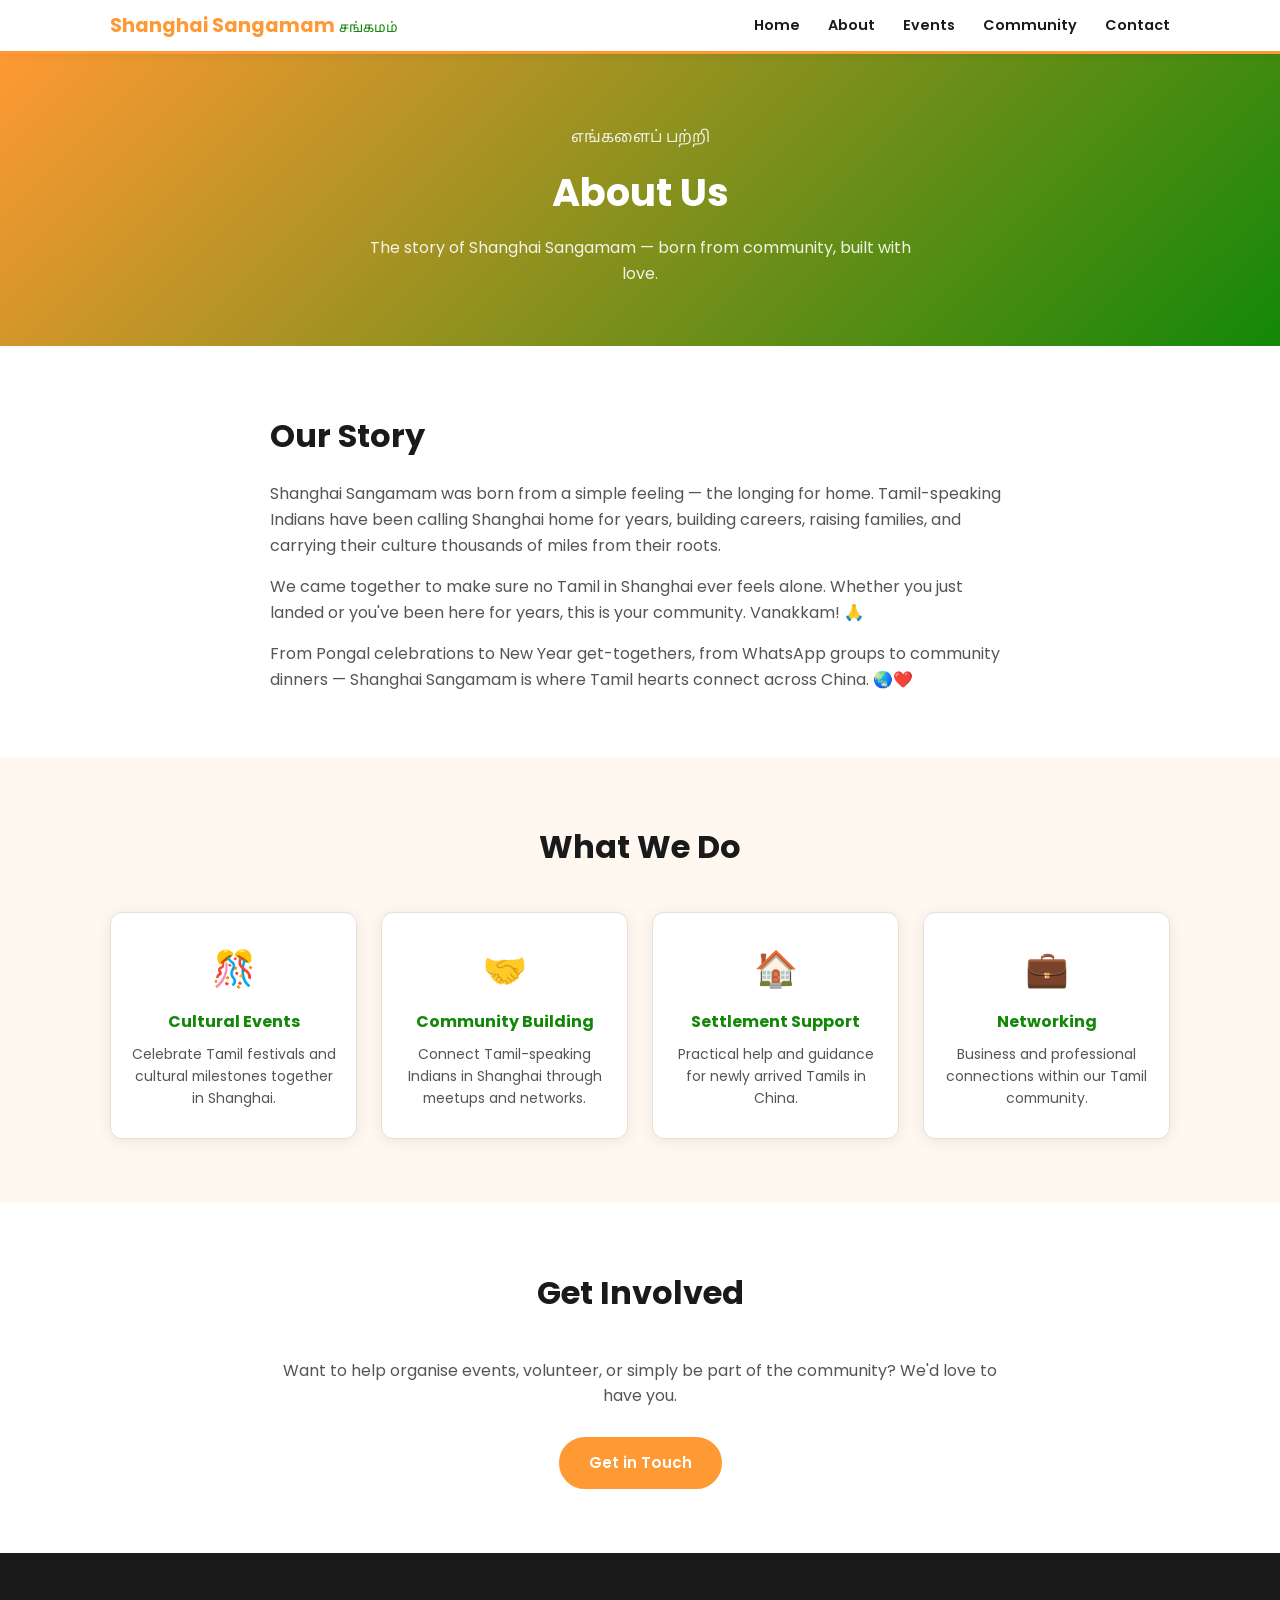
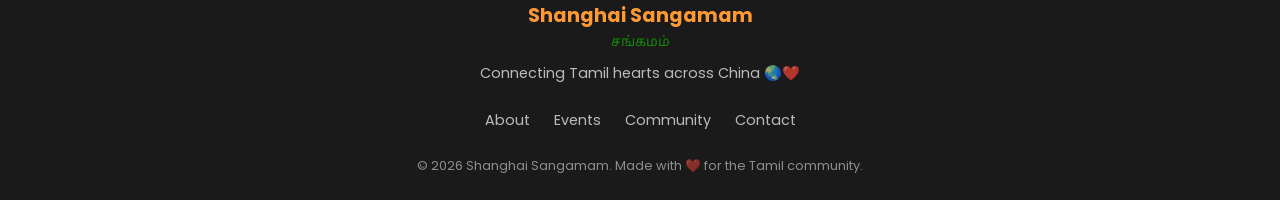
==== pages/about.html @ ef9b686e "Initial website launch — full folder structure + all 5 pages Home, About, Events, Community, and Con" ====
<!DOCTYPE html>
<html lang="en">
<head>
  <meta charset="UTF-8" />
  <meta name="viewport" content="width=device-width, initial-scale=1.0" />
  <title>About — Shanghai Sangamam</title>
  <link rel="preconnect" href="https://fonts.googleapis.com" />
  <link rel="preconnect" href="https://fonts.gstatic.com" crossorigin />
  <link href="https://fonts.googleapis.com/css2?family=Poppins:wght@400;600;700&family=Noto+Sans+Tamil:wght@400;600&display=swap" rel="stylesheet" />
  <link rel="stylesheet" href="../style.css" />
</head>
<body>

  <header class="site-header">
    <div class="container">
      <div class="logo">
        <a href="../index.html" style="text-decoration:none;">
          <span class="logo-text">Shanghai Sangamam</span>
          <span class="logo-tamil">சங்கமம்</span>
        </a>
      </div>
      <nav class="main-nav">
        <a href="../index.html">Home</a>
        <a href="about.html">About</a>
        <a href="events.html">Events</a>
        <a href="community.html">Community</a>
        <a href="contact.html">Contact</a>
      </nav>
      <button class="nav-toggle" aria-label="Toggle navigation">&#9776;</button>
    </div>
  </header>

  <div class="page-hero">
    <p class="page-tamil">எங்களைப் பற்றி</p>
    <h1>About Us</h1>
    <p>The story of Shanghai Sangamam — born from community, built with love.</p>
  </div>

  <section class="section">
    <div class="container" style="max-width:780px;">
      <h2 style="text-align:left; margin-bottom:20px;">Our Story</h2>
      <p style="color:#555; margin-bottom:16px;">Shanghai Sangamam was born from a simple feeling — the longing for home. Tamil-speaking Indians have been calling Shanghai home for years, building careers, raising families, and carrying their culture thousands of miles from their roots.</p>
      <p style="color:#555; margin-bottom:16px;">We came together to make sure no Tamil in Shanghai ever feels alone. Whether you just landed or you've been here for years, this is your community. Vanakkam! 🙏</p>
      <p style="color:#555;">From Pongal celebrations to New Year get-togethers, from WhatsApp groups to community dinners — Shanghai Sangamam is where Tamil hearts connect across China. 🌏❤️</p>
    </div>
  </section>

  <section class="section" style="background:var(--cream);">
    <div class="container">
      <h2>What We Do</h2>
      <div class="pillars-grid">
        <div class="pillar-card">
          <div class="pillar-icon">🎊</div>
          <h3>Cultural Events</h3>
          <p>Celebrate Tamil festivals and cultural milestones together in Shanghai.</p>
        </div>
        <div class="pillar-card">
          <div class="pillar-icon">🤝</div>
          <h3>Community Building</h3>
          <p>Connect Tamil-speaking Indians in Shanghai through meetups and networks.</p>
        </div>
        <div class="pillar-card">
          <div class="pillar-icon">🏠</div>
          <h3>Settlement Support</h3>
          <p>Practical help and guidance for newly arrived Tamils in China.</p>
        </div>
        <div class="pillar-card">
          <div class="pillar-icon">💼</div>
          <h3>Networking</h3>
          <p>Business and professional connections within our Tamil community.</p>
        </div>
      </div>
    </div>
  </section>

  <section class="section">
    <div class="container" style="max-width:780px; text-align:center;">
      <h2>Get Involved</h2>
      <p style="color:#555; margin-bottom:28px;">Want to help organise events, volunteer, or simply be part of the community? We'd love to have you.</p>
      <a href="contact.html" class="btn btn-primary" style="background:var(--saffron); color:#fff; border-color:var(--saffron);">Get in Touch</a>
    </div>
  </section>

  <footer class="site-footer">
    <div class="container">
      <div class="footer-brand">
        <span class="logo-text">Shanghai Sangamam</span>
        <span class="logo-tamil">சங்கமம்</span>
        <p>Connecting Tamil hearts across China 🌏❤️</p>
      </div>
      <nav class="footer-nav">
        <a href="about.html">About</a>
        <a href="events.html">Events</a>
        <a href="community.html">Community</a>
        <a href="contact.html">Contact</a>
      </nav>
      <p class="footer-copy">&copy; 2026 Shanghai Sangamam. Made with ❤️ for the Tamil community.</p>
    </div>
  </footer>

  <script src="../script.js"></script>
</body>
</html>
---- style.css ----
/* ===== Reset & Base ===== */
*, *::before, *::after { box-sizing: border-box; margin: 0; padding: 0; }

:root {
  --saffron: #FF9933;
  --saffron-dark: #e07a00;
  --green: #138808;
  --green-dark: #0d6006;
  --cream: #FFF8F0;
  --white: #ffffff;
  --text: #1a1a1a;
  --text-light: #555555;
  --border: #e8e0d5;
  --shadow: 0 2px 16px rgba(0,0,0,0.08);
  --radius: 12px;
}

html { scroll-behavior: smooth; }

body {
  font-family: 'Poppins', sans-serif;
  color: var(--text);
  background: var(--white);
  line-height: 1.6;
}

.tamil { font-family: 'Noto Sans Tamil', sans-serif; }

/* ===== Container ===== */
.container {
  max-width: 1100px;
  margin: 0 auto;
  padding: 0 20px;
}

/* ===== Header ===== */
.site-header {
  background: var(--white);
  border-bottom: 3px solid var(--saffron);
  position: sticky;
  top: 0;
  z-index: 100;
  box-shadow: 0 2px 8px rgba(0,0,0,0.06);
}

.site-header .container {
  display: flex;
  align-items: center;
  justify-content: space-between;
  padding-top: 14px;
  padding-bottom: 14px;
}

.logo { display: flex; flex-direction: column; line-height: 1.1; }
.logo-text { font-size: 1.2rem; font-weight: 700; color: var(--saffron); }
.logo-tamil { font-family: 'Noto Sans Tamil', sans-serif; font-size: 0.85rem; color: var(--green); }

.main-nav { display: flex; gap: 28px; }
.main-nav a {
  text-decoration: none;
  color: var(--text);
  font-weight: 600;
  font-size: 0.9rem;
  transition: color 0.2s;
}
.main-nav a:hover { color: var(--saffron); }

.nav-toggle {
  display: none;
  background: none;
  border: none;
  font-size: 1.5rem;
  cursor: pointer;
  color: var(--text);
}

/* ===== Hero ===== */
.hero {
  background: linear-gradient(135deg, var(--saffron) 0%, #ff6b00 50%, var(--green) 100%);
  color: var(--white);
  padding: 80px 20px;
  text-align: center;
}

.hero-tamil {
  font-family: 'Noto Sans Tamil', sans-serif;
  font-size: 1.3rem;
  opacity: 0.9;
  margin-bottom: 12px;
  letter-spacing: 2px;
}

.hero h1 {
  font-size: clamp(1.8rem, 5vw, 3rem);
  font-weight: 700;
  line-height: 1.2;
  margin-bottom: 18px;
}

.hero-sub {
  font-size: clamp(0.95rem, 2.5vw, 1.15rem);
  max-width: 600px;
  margin: 0 auto 32px;
  opacity: 0.92;
}

.hero-cta { display: flex; gap: 16px; justify-content: center; flex-wrap: wrap; }

/* ===== Buttons ===== */
.btn {
  display: inline-block;
  padding: 12px 28px;
  border-radius: 50px;
  font-weight: 600;
  font-size: 0.95rem;
  text-decoration: none;
  transition: all 0.2s;
  cursor: pointer;
}

.btn-primary {
  background: var(--white);
  color: var(--saffron);
  border: 2px solid var(--white);
}
.btn-primary:hover { background: var(--cream); }

.btn-outline {
  background: transparent;
  color: var(--white);
  border: 2px solid var(--white);
}
.btn-outline:hover { background: rgba(255,255,255,0.15); }

.btn-green {
  background: var(--green);
  color: var(--white);
  border: 2px solid var(--green);
}
.btn-green:hover { background: var(--green-dark); }

/* ===== Sections ===== */
.section { padding: 64px 20px; }
.section:nth-child(even) { background: var(--cream); }

.section h2 {
  font-size: clamp(1.5rem, 3.5vw, 2rem);
  font-weight: 700;
  margin-bottom: 40px;
  text-align: center;
  color: var(--text);
}

.tamil-accent {
  font-family: 'Noto Sans Tamil', sans-serif;
  font-size: 0.7em;
  color: var(--saffron);
  margin-left: 8px;
  vertical-align: middle;
}

.section-footer { text-align: center; margin-top: 40px; }
.section-footer .btn-outline { color: var(--saffron); border-color: var(--saffron); }
.section-footer .btn-outline:hover { background: var(--saffron); color: var(--white); }

/* ===== Events Grid ===== */
.events-grid {
  display: grid;
  grid-template-columns: repeat(auto-fit, minmax(280px, 1fr));
  gap: 24px;
}

.event-card {
  display: flex;
  gap: 16px;
  background: var(--white);
  border: 1px solid var(--border);
  border-radius: var(--radius);
  padding: 20px;
  box-shadow: var(--shadow);
  transition: transform 0.2s;
}
.event-card:hover { transform: translateY(-2px); }

.event-date {
  display: flex;
  flex-direction: column;
  align-items: center;
  justify-content: center;
  background: var(--saffron);
  color: var(--white);
  border-radius: 8px;
  min-width: 56px;
  padding: 8px;
  text-align: center;
}
.event-date .day { font-size: 1.4rem; font-weight: 700; line-height: 1; }
.event-date .month { font-size: 0.7rem; font-weight: 600; text-transform: uppercase; margin-top: 2px; }

.event-info h3 { font-size: 1rem; font-weight: 600; margin-bottom: 6px; }
.event-info p { font-size: 0.87rem; color: var(--text-light); margin-bottom: 10px; }

.link-arrow {
  color: var(--saffron);
  font-weight: 600;
  font-size: 0.85rem;
  text-decoration: none;
}
.link-arrow:hover { color: var(--saffron-dark); }

/* ===== Pillars Grid ===== */
.pillars-grid {
  display: grid;
  grid-template-columns: repeat(auto-fit, minmax(220px, 1fr));
  gap: 24px;
}

.pillar-card {
  background: var(--white);
  border: 1px solid var(--border);
  border-radius: var(--radius);
  padding: 28px 20px;
  text-align: center;
  box-shadow: var(--shadow);
  transition: transform 0.2s;
}
.pillar-card:hover { transform: translateY(-3px); }
.pillar-icon { font-size: 2.2rem; margin-bottom: 12px; }
.pillar-card h3 { font-size: 1rem; font-weight: 700; margin-bottom: 8px; color: var(--green); }
.pillar-card p { font-size: 0.87rem; color: var(--text-light); }

/* ===== Social Strip ===== */
.social-strip { text-align: center; }
.social-strip p { color: var(--text-light); margin-bottom: 28px; max-width: 500px; margin-left: auto; margin-right: auto; margin-top: -20px; }

.social-links { display: flex; gap: 16px; justify-content: center; flex-wrap: wrap; }

.social-btn {
  display: inline-block;
  padding: 12px 24px;
  border-radius: 50px;
  font-weight: 600;
  font-size: 0.9rem;
  text-decoration: none;
  transition: all 0.2s;
  border: 2px solid transparent;
}
.social-btn.instagram { background: #E1306C; color: var(--white); }
.social-btn.instagram:hover { background: #c0255a; }
.social-btn.facebook { background: #1877F2; color: var(--white); }
.social-btn.facebook:hover { background: #145dbf; }
.social-btn.youtube { background: #FF0000; color: var(--white); }
.social-btn.youtube:hover { background: #cc0000; }

/* ===== Footer ===== */
.site-footer {
  background: var(--text);
  color: var(--white);
  padding: 48px 20px 24px;
  text-align: center;
}

.footer-brand { margin-bottom: 24px; }
.footer-brand .logo-text { display: block; font-size: 1.2rem; font-weight: 700; color: var(--saffron); }
.footer-brand .logo-tamil { display: block; font-family: 'Noto Sans Tamil', sans-serif; font-size: 0.85rem; color: var(--green); margin-bottom: 8px; }
.footer-brand p { font-size: 0.9rem; opacity: 0.7; }

.footer-nav { display: flex; gap: 24px; justify-content: center; flex-wrap: wrap; margin-bottom: 24px; }
.footer-nav a { color: rgba(255,255,255,0.7); text-decoration: none; font-size: 0.9rem; }
.footer-nav a:hover { color: var(--saffron); }

.footer-copy { font-size: 0.8rem; opacity: 0.5; }

/* ===== Page Hero (inner pages) ===== */
.page-hero {
  background: linear-gradient(135deg, var(--saffron) 0%, var(--green) 100%);
  color: var(--white);
  padding: 60px 20px;
  text-align: center;
}
.page-hero h1 { font-size: clamp(1.6rem, 4vw, 2.4rem); font-weight: 700; }
.page-hero .page-tamil { font-family: 'Noto Sans Tamil', sans-serif; font-size: 1rem; opacity: 0.85; margin-bottom: 10px; }
.page-hero p { opacity: 0.9; max-width: 560px; margin: 12px auto 0; }

/* ===== Form ===== */
.form-group { margin-bottom: 20px; }
.form-group label { display: block; font-weight: 600; font-size: 0.9rem; margin-bottom: 6px; }
.form-group input,
.form-group textarea,
.form-group select {
  width: 100%;
  padding: 12px 14px;
  border: 1.5px solid var(--border);
  border-radius: 8px;
  font-family: 'Poppins', sans-serif;
  font-size: 0.95rem;
  color: var(--text);
  transition: border-color 0.2s;
  background: var(--white);
}
.form-group input:focus,
.form-group textarea:focus { outline: none; border-color: var(--saffron); }
.form-group textarea { resize: vertical; min-height: 120px; }

/* ===== Responsive ===== */
@media (max-width: 768px) {
  .main-nav { display: none; }
  .main-nav.open { display: flex; flex-direction: column; gap: 16px; padding: 20px 0 10px; }
  .nav-toggle { display: block; }
  .site-header .container { flex-wrap: wrap; }
  .hero { padding: 60px 16px; }
  .section { padding: 48px 16px; }
  .events-grid, .pillars-grid { grid-template-columns: 1fr; }
}
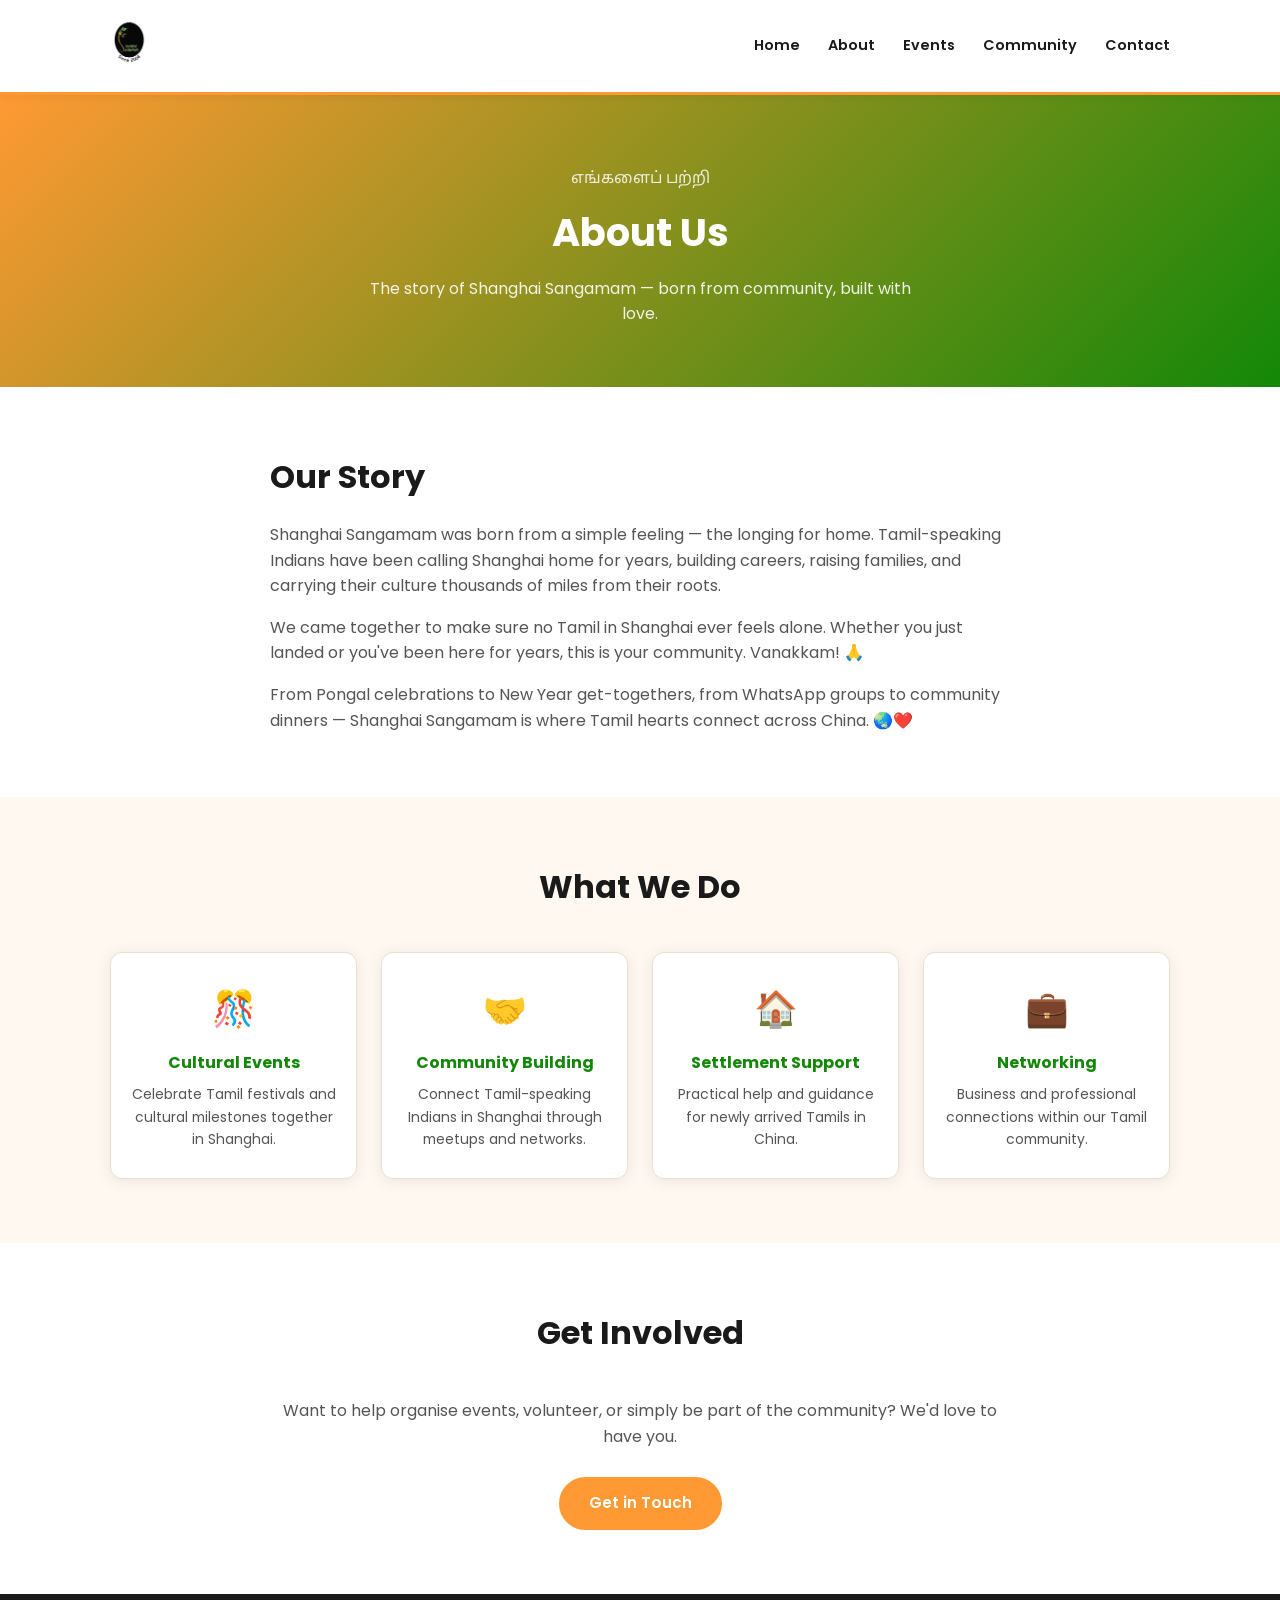
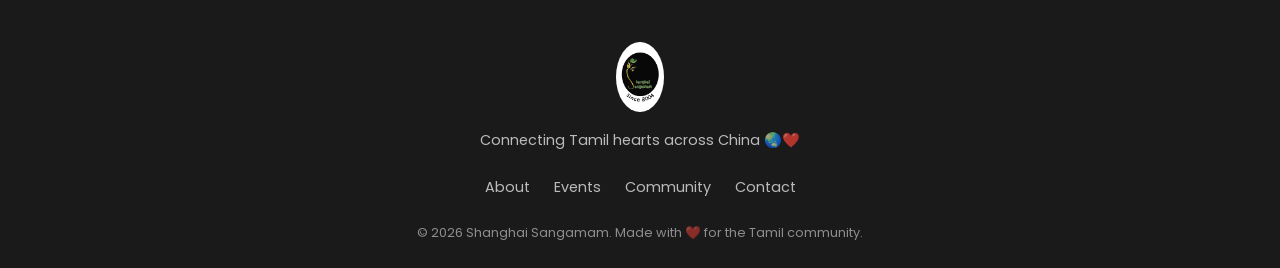
==== commit 1b79fa72: "Add SS logo to header and footer across all pages Co-Authored-By: Claude Sonnet 4.6 <noreply@anthrop" ====
--- a/pages/about.html
+++ b/pages/about.html
@@ -14,10 +14,7 @@
   <header class="site-header">
     <div class="container">
       <div class="logo">
-        <a href="../index.html" style="text-decoration:none;">
-          <span class="logo-text">Shanghai Sangamam</span>
-          <span class="logo-tamil">சங்கமம்</span>
-        </a>
+        <a href="../index.html"><img src="../assets/logo/ss-logo.jpg" alt="Shanghai Sangamam" class="logo-img" /></a>
       </div>
       <nav class="main-nav">
         <a href="../index.html">Home</a>
@@ -84,8 +81,7 @@
   <footer class="site-footer">
     <div class="container">
       <div class="footer-brand">
-        <span class="logo-text">Shanghai Sangamam</span>
-        <span class="logo-tamil">சங்கமம்</span>
+        <img src="../assets/logo/ss-logo.jpg" alt="Shanghai Sangamam" class="footer-logo-img" />
         <p>Connecting Tamil hearts across China 🌏❤️</p>
       </div>
       <nav class="footer-nav">
--- a/style.css
+++ b/style.css
@@ -51,9 +51,9 @@
   padding-bottom: 14px;
 }
 
-.logo { display: flex; flex-direction: column; line-height: 1.1; }
-.logo-text { font-size: 1.2rem; font-weight: 700; color: var(--saffron); }
-.logo-tamil { font-family: 'Noto Sans Tamil', sans-serif; font-size: 0.85rem; color: var(--green); }
+.logo { display: flex; align-items: center; }
+.logo-img { height: 56px; width: auto; border-radius: 50%; object-fit: cover; }
+.footer-logo-img { height: 70px; width: auto; border-radius: 50%; object-fit: cover; margin-bottom: 10px; }
 
 .main-nav { display: flex; gap: 28px; }
 .main-nav a {
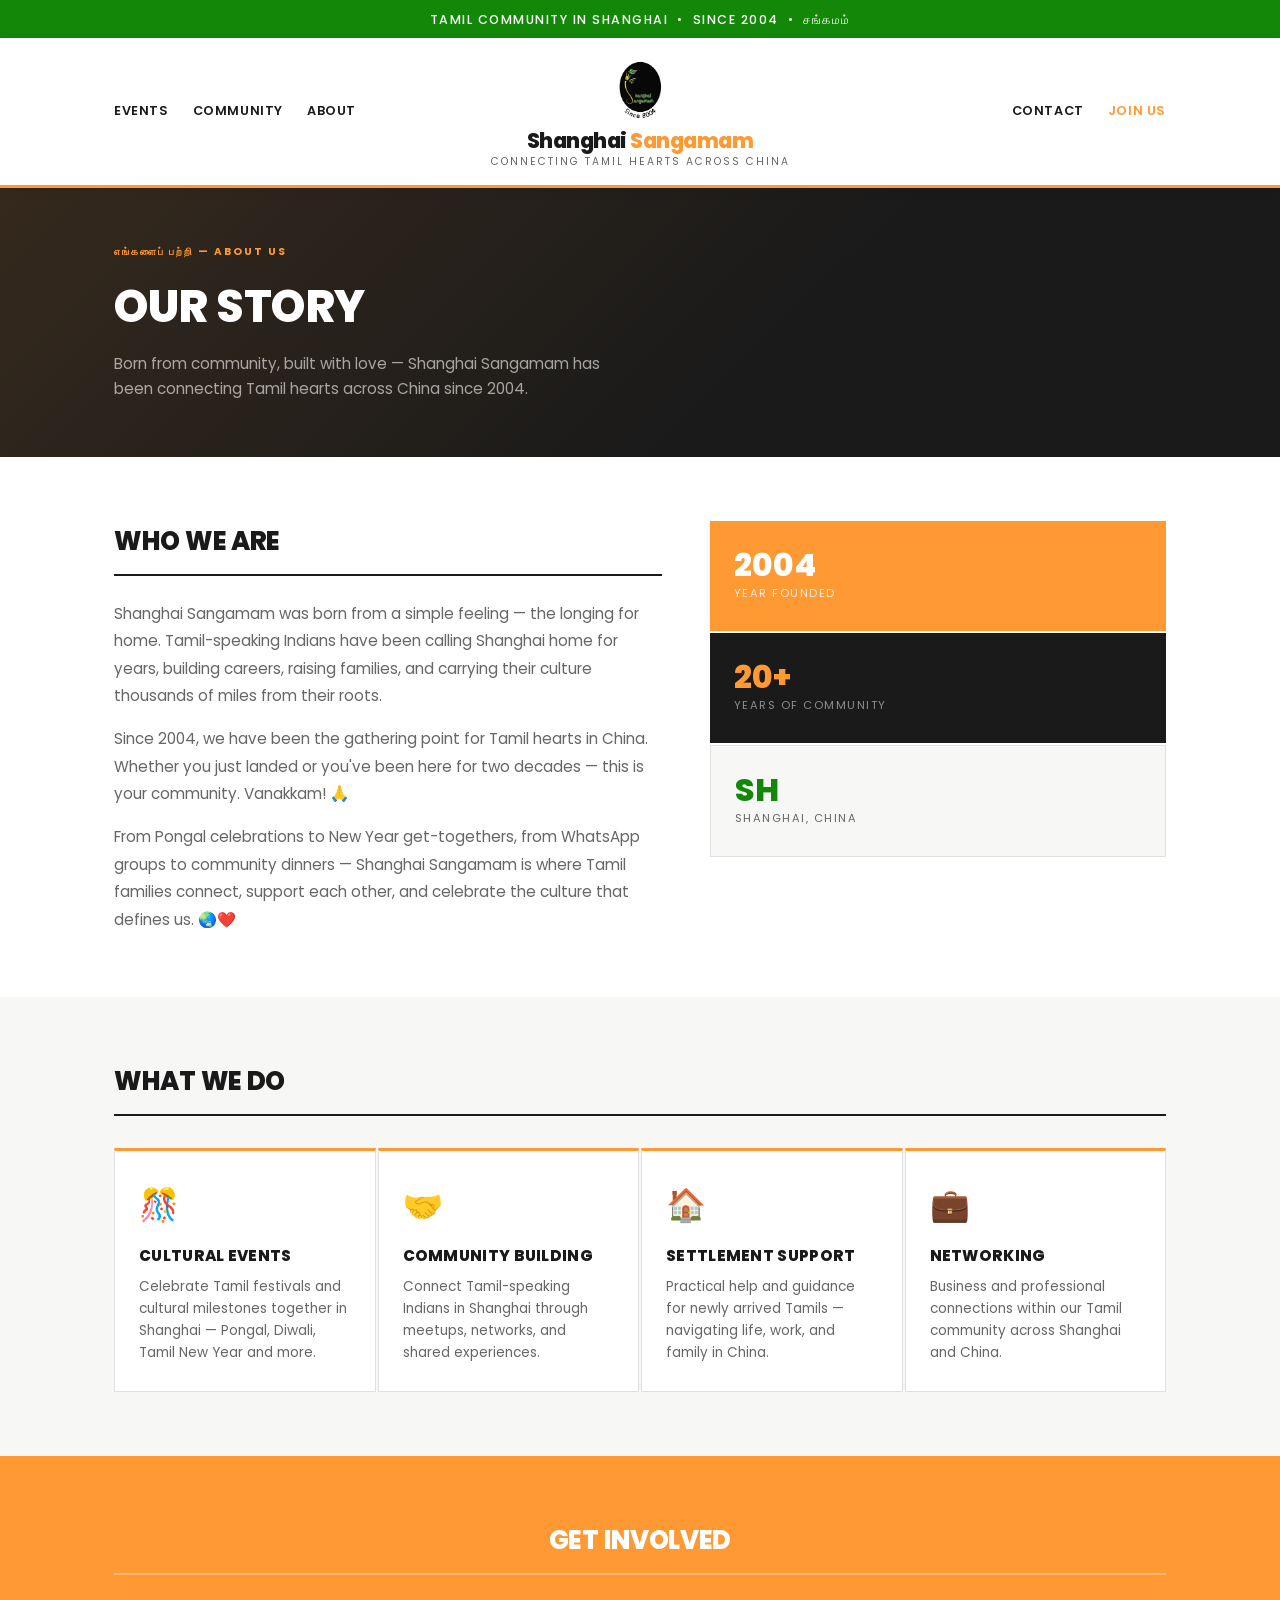
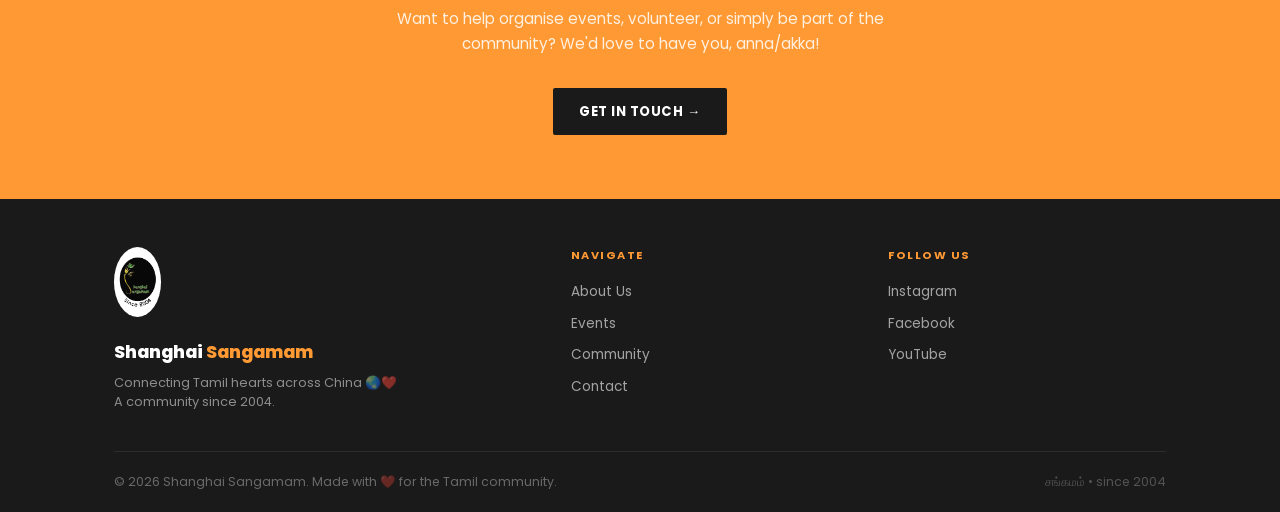
==== commit 76bf9d98: "Rebuild website in magazine editorial style New design: dark header, saffron hero split, editorial c" ====
--- a/pages/about.html
+++ b/pages/about.html
@@ -6,91 +6,146 @@
   <title>About — Shanghai Sangamam</title>
   <link rel="preconnect" href="https://fonts.googleapis.com" />
   <link rel="preconnect" href="https://fonts.gstatic.com" crossorigin />
-  <link href="https://fonts.googleapis.com/css2?family=Poppins:wght@400;600;700&family=Noto+Sans+Tamil:wght@400;600&display=swap" rel="stylesheet" />
+  <link href="https://fonts.googleapis.com/css2?family=Poppins:wght@400;600;700;800&family=Noto+Sans+Tamil:wght@400;600&display=swap" rel="stylesheet" />
   <link rel="stylesheet" href="../style.css" />
 </head>
 <body>
 
+  <div class="top-bar">
+    <span>Tamil Community in Shanghai &nbsp;•&nbsp; Since 2004 &nbsp;•&nbsp; சங்கமம்</span>
+  </div>
+
   <header class="site-header">
     <div class="container">
-      <div class="logo">
-        <a href="../index.html"><img src="../assets/logo/ss-logo.jpg" alt="Shanghai Sangamam" class="logo-img" /></a>
-      </div>
-      <nav class="main-nav">
-        <a href="../index.html">Home</a>
-        <a href="about.html">About</a>
+      <nav class="nav-left">
         <a href="events.html">Events</a>
         <a href="community.html">Community</a>
+        <a href="about.html">About</a>
+      </nav>
+      <div class="logo-center">
+        <a href="../index.html">
+          <img src="../assets/logo/ss-logo.jpg" alt="Shanghai Sangamam" class="logo-img" />
+          <span class="logo-main">Shanghai <span>Sangamam</span></span>
+          <span class="logo-sub">Connecting Tamil hearts across China</span>
+        </a>
+      </div>
+      <nav class="nav-right">
         <a href="contact.html">Contact</a>
+        <a href="community.html" style="color:var(--saffron);">Join Us</a>
       </nav>
       <button class="nav-toggle" aria-label="Toggle navigation">&#9776;</button>
     </div>
+    <nav class="mobile-nav" id="mobile-nav">
+      <a href="about.html">About</a>
+      <a href="events.html">Events</a>
+      <a href="community.html">Community</a>
+      <a href="contact.html">Contact</a>
+    </nav>
   </header>
 
-  <div class="page-hero">
-    <p class="page-tamil">எங்களைப் பற்றி</p>
-    <h1>About Us</h1>
-    <p>The story of Shanghai Sangamam — born from community, built with love.</p>
+  <div class="page-hero-mag">
+    <div class="container">
+      <span class="page-tag">எங்களைப் பற்றி — About Us</span>
+      <h1>Our Story</h1>
+      <p>Born from community, built with love — Shanghai Sangamam has been connecting Tamil hearts across China since 2004.</p>
+    </div>
   </div>
 
   <section class="section">
-    <div class="container" style="max-width:780px;">
-      <h2 style="text-align:left; margin-bottom:20px;">Our Story</h2>
-      <p style="color:#555; margin-bottom:16px;">Shanghai Sangamam was born from a simple feeling — the longing for home. Tamil-speaking Indians have been calling Shanghai home for years, building careers, raising families, and carrying their culture thousands of miles from their roots.</p>
-      <p style="color:#555; margin-bottom:16px;">We came together to make sure no Tamil in Shanghai ever feels alone. Whether you just landed or you've been here for years, this is your community. Vanakkam! 🙏</p>
-      <p style="color:#555;">From Pongal celebrations to New Year get-togethers, from WhatsApp groups to community dinners — Shanghai Sangamam is where Tamil hearts connect across China. 🌏❤️</p>
-    </div>
-  </section>
-
-  <section class="section" style="background:var(--cream);">
     <div class="container">
-      <h2>What We Do</h2>
-      <div class="pillars-grid">
-        <div class="pillar-card">
-          <div class="pillar-icon">🎊</div>
-          <h3>Cultural Events</h3>
-          <p>Celebrate Tamil festivals and cultural milestones together in Shanghai.</p>
+      <div style="display:grid; grid-template-columns:1.2fr 1fr; gap:48px; align-items:start;">
+        <div>
+          <div class="section-header" style="margin-bottom:24px;">
+            <h2>Who We Are</h2>
+          </div>
+          <p style="color:var(--text-light); margin-bottom:16px; line-height:1.8; font-size:0.95rem;">Shanghai Sangamam was born from a simple feeling — the longing for home. Tamil-speaking Indians have been calling Shanghai home for years, building careers, raising families, and carrying their culture thousands of miles from their roots.</p>
+          <p style="color:var(--text-light); margin-bottom:16px; line-height:1.8; font-size:0.95rem;">Since 2004, we have been the gathering point for Tamil hearts in China. Whether you just landed or you've been here for two decades — this is your community. Vanakkam! 🙏</p>
+          <p style="color:var(--text-light); line-height:1.8; font-size:0.95rem;">From Pongal celebrations to New Year get-togethers, from WhatsApp groups to community dinners — Shanghai Sangamam is where Tamil families connect, support each other, and celebrate the culture that defines us. 🌏❤️</p>
         </div>
-        <div class="pillar-card">
-          <div class="pillar-icon">🤝</div>
-          <h3>Community Building</h3>
-          <p>Connect Tamil-speaking Indians in Shanghai through meetups and networks.</p>
-        </div>
-        <div class="pillar-card">
-          <div class="pillar-icon">🏠</div>
-          <h3>Settlement Support</h3>
-          <p>Practical help and guidance for newly arrived Tamils in China.</p>
-        </div>
-        <div class="pillar-card">
-          <div class="pillar-icon">💼</div>
-          <h3>Networking</h3>
-          <p>Business and professional connections within our Tamil community.</p>
+        <div style="display:flex; flex-direction:column; gap:2px;">
+          <div style="background:var(--saffron); padding:28px 24px;">
+            <div style="font-size:2rem; font-weight:800; color:#fff; line-height:1;">2004</div>
+            <div style="font-size:0.7rem; color:rgba(255,255,255,0.8); text-transform:uppercase; letter-spacing:1.5px; margin-top:4px;">Year Founded</div>
+          </div>
+          <div style="background:var(--dark); padding:28px 24px;">
+            <div style="font-size:2rem; font-weight:800; color:var(--saffron); line-height:1;">20+</div>
+            <div style="font-size:0.7rem; color:rgba(255,255,255,0.5); text-transform:uppercase; letter-spacing:1.5px; margin-top:4px;">Years of Community</div>
+          </div>
+          <div style="background:#F7F7F5; padding:28px 24px; border:1px solid var(--border);">
+            <div style="font-size:2rem; font-weight:800; color:var(--green); line-height:1;">SH</div>
+            <div style="font-size:0.7rem; color:var(--text-light); text-transform:uppercase; letter-spacing:1.5px; margin-top:4px;">Shanghai, China</div>
+          </div>
         </div>
       </div>
     </div>
   </section>
 
-  <section class="section">
-    <div class="container" style="max-width:780px; text-align:center;">
-      <h2>Get Involved</h2>
-      <p style="color:#555; margin-bottom:28px;">Want to help organise events, volunteer, or simply be part of the community? We'd love to have you.</p>
-      <a href="contact.html" class="btn btn-primary" style="background:var(--saffron); color:#fff; border-color:var(--saffron);">Get in Touch</a>
+  <section class="section section-alt">
+    <div class="container">
+      <div class="section-header">
+        <h2>What We Do</h2>
+      </div>
+      <div class="pillars-mag">
+        <div class="pillar-mag">
+          <span class="pillar-icon-mag">🎊</span>
+          <h3>Cultural Events</h3>
+          <p>Celebrate Tamil festivals and cultural milestones together in Shanghai — Pongal, Diwali, Tamil New Year and more.</p>
+        </div>
+        <div class="pillar-mag">
+          <span class="pillar-icon-mag">🤝</span>
+          <h3>Community Building</h3>
+          <p>Connect Tamil-speaking Indians in Shanghai through meetups, networks, and shared experiences.</p>
+        </div>
+        <div class="pillar-mag">
+          <span class="pillar-icon-mag">🏠</span>
+          <h3>Settlement Support</h3>
+          <p>Practical help and guidance for newly arrived Tamils — navigating life, work, and family in China.</p>
+        </div>
+        <div class="pillar-mag">
+          <span class="pillar-icon-mag">💼</span>
+          <h3>Networking</h3>
+          <p>Business and professional connections within our Tamil community across Shanghai and China.</p>
+        </div>
+      </div>
+    </div>
+  </section>
+
+  <section class="section section-saffron">
+    <div class="container" style="text-align:center;">
+      <div class="section-header" style="justify-content:center; border-bottom-color:rgba(255,255,255,0.3);">
+        <h2>Get Involved</h2>
+      </div>
+      <p style="color:rgba(255,255,255,0.85); margin-bottom:32px; max-width:520px; margin-left:auto; margin-right:auto; font-size:0.95rem;">Want to help organise events, volunteer, or simply be part of the community? We'd love to have you, anna/akka!</p>
+      <a href="contact.html" class="btn btn-primary-dark">Get in Touch →</a>
     </div>
   </section>
 
   <footer class="site-footer">
     <div class="container">
-      <div class="footer-brand">
-        <img src="../assets/logo/ss-logo.jpg" alt="Shanghai Sangamam" class="footer-logo-img" />
-        <p>Connecting Tamil hearts across China 🌏❤️</p>
+      <div class="footer-top">
+        <div class="footer-brand">
+          <img src="../assets/logo/ss-logo.jpg" alt="Shanghai Sangamam" class="footer-logo-img" />
+          <span class="brand-name">Shanghai <span>Sangamam</span></span>
+          <p class="brand-tagline">Connecting Tamil hearts across China 🌏❤️<br>A community since 2004.</p>
+        </div>
+        <div class="footer-col">
+          <h4>Navigate</h4>
+          <a href="about.html">About Us</a>
+          <a href="events.html">Events</a>
+          <a href="community.html">Community</a>
+          <a href="contact.html">Contact</a>
+        </div>
+        <div class="footer-col">
+          <h4>Follow Us</h4>
+          <a href="https://www.instagram.com/shanghaisangamam/" target="_blank" rel="noopener">Instagram</a>
+          <a href="https://facebook.com/profile.php?id=61591375113423" target="_blank" rel="noopener">Facebook</a>
+          <a href="https://www.youtube.com/@Shanghaisangamam" target="_blank" rel="noopener">YouTube</a>
+        </div>
       </div>
-      <nav class="footer-nav">
-        <a href="about.html">About</a>
-        <a href="events.html">Events</a>
-        <a href="community.html">Community</a>
-        <a href="contact.html">Contact</a>
-      </nav>
-      <p class="footer-copy">&copy; 2026 Shanghai Sangamam. Made with ❤️ for the Tamil community.</p>
+      <div class="footer-bottom">
+        <span class="footer-copy">&copy; 2026 Shanghai Sangamam. Made with ❤️ for the Tamil community.</span>
+        <span class="footer-tamil">சங்கமம் • since 2004</span>
+      </div>
     </div>
   </footer>
 
--- a/style.css
+++ b/style.css
@@ -6,13 +6,15 @@
   --saffron-dark: #e07a00;
   --green: #138808;
   --green-dark: #0d6006;
+  --dark: #1a1a1a;
+  --dark2: #2d2d2d;
   --cream: #FFF8F0;
   --white: #ffffff;
   --text: #1a1a1a;
-  --text-light: #555555;
-  --border: #e8e0d5;
-  --shadow: 0 2px 16px rgba(0,0,0,0.08);
-  --radius: 12px;
+  --text-light: #666666;
+  --border: #e0e0e0;
+  --border-dark: rgba(255,255,255,0.08);
+  --radius: 4px;
 }
 
 html { scroll-behavior: smooth; }
@@ -24,13 +26,26 @@
   line-height: 1.6;
 }
 
-.tamil { font-family: 'Noto Sans Tamil', sans-serif; }
-
-/* ===== Container ===== */
+a { text-decoration: none; color: inherit; }
+
 .container {
   max-width: 1100px;
   margin: 0 auto;
-  padding: 0 20px;
+  padding: 0 24px;
+}
+
+/* ===== Top Bar ===== */
+.top-bar {
+  background: var(--green);
+  padding: 6px 24px;
+  text-align: center;
+}
+.top-bar span {
+  color: #fff;
+  font-size: 0.78rem;
+  letter-spacing: 1.5px;
+  text-transform: uppercase;
+  font-weight: 500;
 }
 
 /* ===== Header ===== */
@@ -40,30 +55,50 @@
   position: sticky;
   top: 0;
   z-index: 100;
-  box-shadow: 0 2px 8px rgba(0,0,0,0.06);
+  box-shadow: 0 2px 12px rgba(0,0,0,0.06);
 }
 
 .site-header .container {
-  display: flex;
+  display: grid;
+  grid-template-columns: 1fr auto 1fr;
   align-items: center;
-  justify-content: space-between;
-  padding-top: 14px;
-  padding-bottom: 14px;
-}
-
-.logo { display: flex; align-items: center; }
-.logo-img { height: 56px; width: auto; border-radius: 50%; object-fit: cover; }
-.footer-logo-img { height: 70px; width: auto; border-radius: 50%; object-fit: cover; margin-bottom: 10px; }
-
-.main-nav { display: flex; gap: 28px; }
-.main-nav a {
-  text-decoration: none;
+  padding-top: 12px;
+  padding-bottom: 12px;
+  gap: 20px;
+}
+
+.nav-left { display: flex; gap: 24px; justify-content: flex-start; }
+.nav-right { display: flex; gap: 24px; justify-content: flex-end; }
+.nav-left a, .nav-right a {
   color: var(--text);
   font-weight: 600;
-  font-size: 0.9rem;
+  font-size: 0.8rem;
+  text-transform: uppercase;
+  letter-spacing: 0.6px;
   transition: color 0.2s;
 }
-.main-nav a:hover { color: var(--saffron); }
+.nav-left a:hover, .nav-right a:hover { color: var(--saffron); }
+
+.logo-center { text-align: center; }
+.logo-center a { display: inline-block; }
+.logo-img { height: 80px; width: auto; border-radius: 50%; object-fit: cover; display: block; margin: 0 auto; }
+.logo-main {
+  font-size: 1.3rem;
+  font-weight: 800;
+  color: var(--dark);
+  letter-spacing: -0.5px;
+  line-height: 1.1;
+  display: block;
+}
+.logo-main span { color: var(--saffron); }
+.logo-sub {
+  font-size: 0.65rem;
+  color: var(--text-light);
+  letter-spacing: 2px;
+  text-transform: uppercase;
+  display: block;
+  margin-top: 2px;
+}
 
 .nav-toggle {
   display: none;
@@ -74,241 +109,528 @@
   color: var(--text);
 }
 
-/* ===== Hero ===== */
-.hero {
-  background: linear-gradient(135deg, var(--saffron) 0%, #ff6b00 50%, var(--green) 100%);
-  color: var(--white);
-  padding: 80px 20px;
+/* ===== Hero Split ===== */
+.hero-split {
+  display: grid;
+  grid-template-columns: 1.5fr 1fr;
+  min-height: 420px;
+}
+
+.hero-main {
+  background: var(--saffron);
+  padding: 48px 40px;
+  display: flex;
+  flex-direction: column;
+  justify-content: center;
+  position: relative;
+  overflow: hidden;
+}
+
+.hero-main::before {
+  content: '';
+  position: absolute;
+  top: 0; left: 0; right: 0; bottom: 0;
+  background-image: repeating-linear-gradient(
+    45deg,
+    rgba(255,255,255,0.06) 0,
+    rgba(255,255,255,0.06) 1px,
+    transparent 0,
+    transparent 50%
+  );
+  background-size: 14px 14px;
+}
+
+.hero-main-content { position: relative; z-index: 1; }
+
+.hero-tag {
+  display: inline-block;
+  background: rgba(255,255,255,0.25);
+  color: #fff;
+  font-size: 0.7rem;
+  padding: 4px 12px;
+  border-radius: 2px;
+  letter-spacing: 1.5px;
+  text-transform: uppercase;
+  font-weight: 600;
+  margin-bottom: 16px;
+}
+
+.hero-main h1 {
+  font-size: clamp(1.6rem, 3.5vw, 2.4rem);
+  font-weight: 800;
+  color: #fff;
+  line-height: 1.2;
+  margin-bottom: 14px;
+}
+
+.hero-main p {
+  color: rgba(255,255,255,0.88);
+  font-size: 0.95rem;
+  margin-bottom: 24px;
+  max-width: 420px;
+  line-height: 1.6;
+}
+
+.hero-tamil-accent {
+  font-size: 0.85rem;
+  color: rgba(255,255,255,0.7);
+  letter-spacing: 2px;
+  margin-bottom: 8px;
+  display: block;
+}
+
+.hero-btns { display: flex; gap: 12px; flex-wrap: wrap; }
+
+.btn-white {
+  background: #fff;
+  color: var(--saffron);
+  border: 2px solid #fff;
+  padding: 10px 22px;
+  border-radius: 2px;
+  font-weight: 800;
+  font-size: 0.82rem;
+  text-transform: uppercase;
+  letter-spacing: 0.5px;
+  transition: all 0.2s;
+  display: inline-block;
+  cursor: pointer;
+}
+.btn-white:hover { background: var(--cream); }
+
+.btn-ghost-white {
+  background: transparent;
+  color: #fff;
+  border: 2px solid rgba(255,255,255,0.6);
+  padding: 10px 22px;
+  border-radius: 2px;
+  font-weight: 600;
+  font-size: 0.82rem;
+  text-transform: uppercase;
+  letter-spacing: 0.5px;
+  transition: all 0.2s;
+  display: inline-block;
+  cursor: pointer;
+}
+.btn-ghost-white:hover { border-color: #fff; }
+
+/* ===== Hero Sidebar ===== */
+.hero-sidebar {
+  background: var(--dark);
+  padding: 28px 24px;
+  display: flex;
+  flex-direction: column;
+  gap: 0;
+}
+
+.sidebar-label {
+  font-size: 0.65rem;
+  color: var(--saffron);
+  font-weight: 700;
+  text-transform: uppercase;
+  letter-spacing: 1.5px;
+  margin-bottom: 16px;
+  padding-bottom: 10px;
+  border-bottom: 1px solid var(--border-dark);
+}
+
+.sidebar-event {
+  padding: 14px 0;
+  border-bottom: 1px solid var(--border-dark);
+}
+.sidebar-event:last-child { border-bottom: none; }
+
+.sidebar-event-cat {
+  font-size: 0.65rem;
+  color: var(--saffron);
+  font-weight: 700;
+  text-transform: uppercase;
+  letter-spacing: 1px;
+  margin-bottom: 4px;
+}
+.sidebar-event-title {
+  font-size: 0.9rem;
+  color: #fff;
+  font-weight: 600;
+  margin-bottom: 4px;
+  line-height: 1.3;
+}
+.sidebar-event-date {
+  font-size: 0.75rem;
+  color: rgba(255,255,255,0.4);
+}
+
+.sidebar-cta {
+  margin-top: 20px;
+}
+.btn-saffron {
+  display: inline-block;
+  background: var(--saffron);
+  color: var(--dark);
+  font-weight: 800;
+  font-size: 0.78rem;
+  text-transform: uppercase;
+  letter-spacing: 0.5px;
+  padding: 10px 20px;
+  border-radius: 2px;
+  border: none;
+  cursor: pointer;
+  transition: background 0.2s;
+  width: 100%;
   text-align: center;
 }
-
-.hero-tamil {
-  font-family: 'Noto Sans Tamil', sans-serif;
-  font-size: 1.3rem;
-  opacity: 0.9;
-  margin-bottom: 12px;
+.btn-saffron:hover { background: var(--saffron-dark); }
+
+/* ===== Section Styles ===== */
+.section { padding: 64px 0; }
+.section-alt { background: #F7F7F5; }
+.section-dark { background: var(--dark); }
+.section-saffron { background: var(--saffron); }
+
+.section-header {
+  display: flex;
+  align-items: baseline;
+  justify-content: space-between;
+  margin-bottom: 32px;
+  padding-bottom: 12px;
+  border-bottom: 2px solid var(--dark);
+}
+.section-dark .section-header { border-bottom-color: rgba(255,255,255,0.1); }
+
+.section-header h2 {
+  font-size: clamp(1.2rem, 2.5vw, 1.6rem);
+  font-weight: 800;
+  color: var(--dark);
+  text-transform: uppercase;
+  letter-spacing: -0.3px;
+}
+.section-dark .section-header h2 { color: #fff; }
+.section-saffron .section-header h2 { color: #fff; }
+
+.section-header-tamil {
+  font-size: 0.75rem;
+  color: var(--saffron);
+  font-weight: 600;
+  letter-spacing: 1px;
+}
+
+.view-all {
+  font-size: 0.75rem;
+  font-weight: 700;
+  color: var(--saffron);
+  text-transform: uppercase;
+  letter-spacing: 0.5px;
+  transition: color 0.2s;
+}
+.view-all:hover { color: var(--saffron-dark); }
+
+/* ===== Event Cards ===== */
+.events-grid {
+  display: grid;
+  grid-template-columns: repeat(auto-fit, minmax(300px, 1fr));
+  gap: 2px;
+}
+
+.event-card-mag {
+  background: var(--white);
+  border: 1px solid var(--border);
+  padding: 24px;
+  transition: border-color 0.2s;
+  position: relative;
+}
+.event-card-mag:hover { border-color: var(--saffron); }
+.event-card-mag::before {
+  content: '';
+  position: absolute;
+  top: 0; left: 0;
+  width: 3px; height: 100%;
+  background: var(--saffron);
+}
+
+.event-card-cat {
+  font-size: 0.65rem;
+  font-weight: 700;
+  color: var(--saffron);
+  text-transform: uppercase;
+  letter-spacing: 1.5px;
+  margin-bottom: 8px;
+}
+.event-card-title {
+  font-size: 1.05rem;
+  font-weight: 700;
+  color: var(--dark);
+  margin-bottom: 8px;
+  line-height: 1.3;
+}
+.event-card-desc {
+  font-size: 0.85rem;
+  color: var(--text-light);
+  margin-bottom: 16px;
+  line-height: 1.6;
+}
+.event-card-meta {
+  display: flex;
+  align-items: center;
+  gap: 16px;
+  font-size: 0.75rem;
+  color: var(--text-light);
+}
+.event-card-date-badge {
+  background: var(--saffron);
+  color: #fff;
+  font-weight: 800;
+  font-size: 0.7rem;
+  padding: 3px 10px;
+  border-radius: 2px;
+}
+
+/* ===== Pillars Grid ===== */
+.pillars-mag {
+  display: grid;
+  grid-template-columns: repeat(auto-fit, minmax(220px, 1fr));
+  gap: 2px;
+}
+
+.pillar-mag {
+  background: var(--white);
+  padding: 28px 24px;
+  border: 1px solid var(--border);
+  border-top: 3px solid var(--saffron);
+  transition: border-top-color 0.2s;
+}
+.pillar-mag:hover { border-top-color: var(--green); }
+.pillar-icon-mag { font-size: 2rem; margin-bottom: 14px; display: block; }
+.pillar-mag h3 { font-size: 0.95rem; font-weight: 800; color: var(--dark); margin-bottom: 8px; text-transform: uppercase; letter-spacing: 0.3px; }
+.pillar-mag p { font-size: 0.85rem; color: var(--text-light); line-height: 1.6; }
+
+/* ===== Social Strip ===== */
+.social-mag {
+  display: grid;
+  grid-template-columns: repeat(3, 1fr);
+  gap: 2px;
+}
+
+.social-card-mag {
+  padding: 28px 24px;
+  text-align: center;
+  transition: opacity 0.2s;
+}
+.social-card-mag:hover { opacity: 0.88; }
+.social-card-mag.instagram { background: #E1306C; }
+.social-card-mag.facebook { background: #1877F2; }
+.social-card-mag.youtube { background: #FF0000; }
+.social-card-mag .s-icon { font-size: 2rem; margin-bottom: 8px; display: block; }
+.social-card-mag h3 { color: #fff; font-size: 0.9rem; font-weight: 700; margin-bottom: 4px; }
+.social-card-mag p { color: rgba(255,255,255,0.75); font-size: 0.8rem; }
+
+/* ===== Stats Bar ===== */
+.stats-bar {
+  display: grid;
+  grid-template-columns: repeat(3, 1fr);
+  background: var(--dark);
+}
+.stat-item {
+  padding: 32px 24px;
+  text-align: center;
+  border-right: 1px solid var(--border-dark);
+}
+.stat-item:last-child { border-right: none; }
+.stat-num {
+  font-size: 2.2rem;
+  font-weight: 800;
+  color: var(--saffron);
+  line-height: 1;
+  margin-bottom: 6px;
+}
+.stat-label {
+  font-size: 0.7rem;
+  color: rgba(255,255,255,0.5);
+  text-transform: uppercase;
+  letter-spacing: 1.5px;
+  font-weight: 500;
+}
+
+/* ===== Page Hero (inner pages) ===== */
+.page-hero-mag {
+  background: var(--dark);
+  padding: 56px 24px;
+  position: relative;
+  overflow: hidden;
+}
+.page-hero-mag::before {
+  content: '';
+  position: absolute;
+  top: 0; left: 0; right: 0; bottom: 0;
+  background: linear-gradient(135deg, var(--saffron) 0%, transparent 60%);
+  opacity: 0.12;
+}
+.page-hero-mag .container { position: relative; z-index: 1; }
+.page-hero-mag .page-tag {
+  font-size: 0.65rem;
+  color: var(--saffron);
+  font-weight: 700;
+  text-transform: uppercase;
   letter-spacing: 2px;
-}
-
-.hero h1 {
-  font-size: clamp(1.8rem, 5vw, 3rem);
-  font-weight: 700;
-  line-height: 1.2;
-  margin-bottom: 18px;
-}
-
-.hero-sub {
-  font-size: clamp(0.95rem, 2.5vw, 1.15rem);
-  max-width: 600px;
-  margin: 0 auto 32px;
-  opacity: 0.92;
-}
-
-.hero-cta { display: flex; gap: 16px; justify-content: center; flex-wrap: wrap; }
+  margin-bottom: 10px;
+  display: block;
+}
+.page-hero-mag h1 {
+  font-size: clamp(1.8rem, 4vw, 2.8rem);
+  font-weight: 800;
+  color: #fff;
+  text-transform: uppercase;
+  letter-spacing: -0.5px;
+  margin-bottom: 10px;
+}
+.page-hero-mag p {
+  color: rgba(255,255,255,0.6);
+  font-size: 0.95rem;
+  max-width: 520px;
+}
 
 /* ===== Buttons ===== */
 .btn {
   display: inline-block;
-  padding: 12px 28px;
-  border-radius: 50px;
-  font-weight: 600;
-  font-size: 0.95rem;
-  text-decoration: none;
+  padding: 11px 24px;
+  font-weight: 700;
+  font-size: 0.82rem;
+  text-transform: uppercase;
+  letter-spacing: 0.5px;
+  border-radius: 2px;
   transition: all 0.2s;
   cursor: pointer;
-}
-
-.btn-primary {
-  background: var(--white);
-  color: var(--saffron);
-  border: 2px solid var(--white);
-}
-.btn-primary:hover { background: var(--cream); }
-
-.btn-outline {
-  background: transparent;
-  color: var(--white);
-  border: 2px solid var(--white);
-}
-.btn-outline:hover { background: rgba(255,255,255,0.15); }
-
-.btn-green {
-  background: var(--green);
-  color: var(--white);
-  border: 2px solid var(--green);
-}
-.btn-green:hover { background: var(--green-dark); }
-
-/* ===== Sections ===== */
-.section { padding: 64px 20px; }
-.section:nth-child(even) { background: var(--cream); }
-
-.section h2 {
-  font-size: clamp(1.5rem, 3.5vw, 2rem);
-  font-weight: 700;
-  margin-bottom: 40px;
-  text-align: center;
-  color: var(--text);
-}
-
-.tamil-accent {
-  font-family: 'Noto Sans Tamil', sans-serif;
-  font-size: 0.7em;
-  color: var(--saffron);
-  margin-left: 8px;
-  vertical-align: middle;
-}
-
-.section-footer { text-align: center; margin-top: 40px; }
-.section-footer .btn-outline { color: var(--saffron); border-color: var(--saffron); }
-.section-footer .btn-outline:hover { background: var(--saffron); color: var(--white); }
-
-/* ===== Events Grid ===== */
-.events-grid {
-  display: grid;
-  grid-template-columns: repeat(auto-fit, minmax(280px, 1fr));
-  gap: 24px;
-}
-
-.event-card {
-  display: flex;
-  gap: 16px;
-  background: var(--white);
-  border: 1px solid var(--border);
-  border-radius: var(--radius);
-  padding: 20px;
-  box-shadow: var(--shadow);
-  transition: transform 0.2s;
-}
-.event-card:hover { transform: translateY(-2px); }
-
-.event-date {
-  display: flex;
-  flex-direction: column;
-  align-items: center;
-  justify-content: center;
-  background: var(--saffron);
-  color: var(--white);
-  border-radius: 8px;
-  min-width: 56px;
-  padding: 8px;
-  text-align: center;
-}
-.event-date .day { font-size: 1.4rem; font-weight: 700; line-height: 1; }
-.event-date .month { font-size: 0.7rem; font-weight: 600; text-transform: uppercase; margin-top: 2px; }
-
-.event-info h3 { font-size: 1rem; font-weight: 600; margin-bottom: 6px; }
-.event-info p { font-size: 0.87rem; color: var(--text-light); margin-bottom: 10px; }
-
-.link-arrow {
-  color: var(--saffron);
-  font-weight: 600;
-  font-size: 0.85rem;
-  text-decoration: none;
-}
-.link-arrow:hover { color: var(--saffron-dark); }
-
-/* ===== Pillars Grid ===== */
-.pillars-grid {
-  display: grid;
-  grid-template-columns: repeat(auto-fit, minmax(220px, 1fr));
-  gap: 24px;
-}
-
-.pillar-card {
-  background: var(--white);
-  border: 1px solid var(--border);
-  border-radius: var(--radius);
-  padding: 28px 20px;
-  text-align: center;
-  box-shadow: var(--shadow);
-  transition: transform 0.2s;
-}
-.pillar-card:hover { transform: translateY(-3px); }
-.pillar-icon { font-size: 2.2rem; margin-bottom: 12px; }
-.pillar-card h3 { font-size: 1rem; font-weight: 700; margin-bottom: 8px; color: var(--green); }
-.pillar-card p { font-size: 0.87rem; color: var(--text-light); }
-
-/* ===== Social Strip ===== */
-.social-strip { text-align: center; }
-.social-strip p { color: var(--text-light); margin-bottom: 28px; max-width: 500px; margin-left: auto; margin-right: auto; margin-top: -20px; }
-
-.social-links { display: flex; gap: 16px; justify-content: center; flex-wrap: wrap; }
-
-.social-btn {
-  display: inline-block;
-  padding: 12px 24px;
-  border-radius: 50px;
-  font-weight: 600;
-  font-size: 0.9rem;
-  text-decoration: none;
-  transition: all 0.2s;
   border: 2px solid transparent;
 }
-.social-btn.instagram { background: #E1306C; color: var(--white); }
-.social-btn.instagram:hover { background: #c0255a; }
-.social-btn.facebook { background: #1877F2; color: var(--white); }
-.social-btn.facebook:hover { background: #145dbf; }
-.social-btn.youtube { background: #FF0000; color: var(--white); }
-.social-btn.youtube:hover { background: #cc0000; }
-
-/* ===== Footer ===== */
-.site-footer {
-  background: var(--text);
-  color: var(--white);
-  padding: 48px 20px 24px;
-  text-align: center;
-}
-
-.footer-brand { margin-bottom: 24px; }
-.footer-brand .logo-text { display: block; font-size: 1.2rem; font-weight: 700; color: var(--saffron); }
-.footer-brand .logo-tamil { display: block; font-family: 'Noto Sans Tamil', sans-serif; font-size: 0.85rem; color: var(--green); margin-bottom: 8px; }
-.footer-brand p { font-size: 0.9rem; opacity: 0.7; }
-
-.footer-nav { display: flex; gap: 24px; justify-content: center; flex-wrap: wrap; margin-bottom: 24px; }
-.footer-nav a { color: rgba(255,255,255,0.7); text-decoration: none; font-size: 0.9rem; }
-.footer-nav a:hover { color: var(--saffron); }
-
-.footer-copy { font-size: 0.8rem; opacity: 0.5; }
-
-/* ===== Page Hero (inner pages) ===== */
-.page-hero {
-  background: linear-gradient(135deg, var(--saffron) 0%, var(--green) 100%);
-  color: var(--white);
-  padding: 60px 20px;
-  text-align: center;
-}
-.page-hero h1 { font-size: clamp(1.6rem, 4vw, 2.4rem); font-weight: 700; }
-.page-hero .page-tamil { font-family: 'Noto Sans Tamil', sans-serif; font-size: 1rem; opacity: 0.85; margin-bottom: 10px; }
-.page-hero p { opacity: 0.9; max-width: 560px; margin: 12px auto 0; }
+.btn-primary-dark { background: var(--dark); color: #fff; border-color: var(--dark); }
+.btn-primary-dark:hover { background: var(--dark2); }
+.btn-primary-saffron { background: var(--saffron); color: var(--dark); border-color: var(--saffron); }
+.btn-primary-saffron:hover { background: var(--saffron-dark); border-color: var(--saffron-dark); }
+.btn-outline-dark { background: transparent; color: var(--dark); border-color: var(--dark); }
+.btn-outline-dark:hover { background: var(--dark); color: #fff; }
 
 /* ===== Form ===== */
+.form-grid { display: grid; grid-template-columns: 1fr 1fr; gap: 20px; }
 .form-group { margin-bottom: 20px; }
-.form-group label { display: block; font-weight: 600; font-size: 0.9rem; margin-bottom: 6px; }
+.form-group.full { grid-column: 1 / -1; }
+.form-group label { display: block; font-weight: 700; font-size: 0.78rem; text-transform: uppercase; letter-spacing: 0.5px; margin-bottom: 8px; color: var(--dark); }
 .form-group input,
 .form-group textarea,
 .form-group select {
   width: 100%;
   padding: 12px 14px;
   border: 1.5px solid var(--border);
-  border-radius: 8px;
+  border-radius: 2px;
   font-family: 'Poppins', sans-serif;
-  font-size: 0.95rem;
+  font-size: 0.9rem;
   color: var(--text);
+  background: var(--white);
   transition: border-color 0.2s;
+}
+.form-group input:focus,
+.form-group textarea:focus,
+.form-group select:focus { outline: none; border-color: var(--saffron); }
+.form-group textarea { resize: vertical; min-height: 130px; }
+
+/* ===== Footer ===== */
+.site-footer {
+  background: var(--dark);
+  color: #fff;
+}
+
+.footer-top {
+  display: grid;
+  grid-template-columns: 1.5fr 1fr 1fr;
+  gap: 40px;
+  padding: 48px 0 40px;
+  border-bottom: 1px solid var(--border-dark);
+}
+
+.footer-brand .footer-logo-img {
+  height: 70px;
+  width: auto;
+  border-radius: 50%;
+  object-fit: cover;
+  margin-bottom: 14px;
+}
+.footer-brand .brand-name {
+  font-size: 1.1rem;
+  font-weight: 800;
+  color: #fff;
+  display: block;
+}
+.footer-brand .brand-name span { color: var(--saffron); }
+.footer-brand .brand-tagline {
+  font-size: 0.8rem;
+  color: rgba(255,255,255,0.5);
+  margin-top: 6px;
+  line-height: 1.5;
+}
+
+.footer-col h4 {
+  font-size: 0.7rem;
+  font-weight: 700;
+  text-transform: uppercase;
+  letter-spacing: 1.5px;
+  color: var(--saffron);
+  margin-bottom: 16px;
+}
+.footer-col a {
+  display: block;
+  color: rgba(255,255,255,0.6);
+  font-size: 0.85rem;
+  margin-bottom: 10px;
+  transition: color 0.2s;
+}
+.footer-col a:hover { color: #fff; }
+
+.footer-bottom {
+  padding: 20px 0;
+  display: flex;
+  align-items: center;
+  justify-content: space-between;
+}
+.footer-copy { font-size: 0.78rem; color: rgba(255,255,255,0.35); }
+.footer-tamil { font-size: 0.78rem; color: rgba(255,255,255,0.25); }
+
+/* ===== Responsive ===== */
+@media (max-width: 900px) {
+  .hero-split { grid-template-columns: 1fr; }
+  .hero-sidebar { display: none; }
+  .footer-top { grid-template-columns: 1fr 1fr; }
+  .site-header .container { grid-template-columns: 1fr auto; }
+  .nav-left { display: none; }
+  .nav-right { display: none; }
+  .nav-toggle { display: block; }
+  .social-mag { grid-template-columns: 1fr; }
+  .stats-bar { grid-template-columns: 1fr; }
+  .form-grid { grid-template-columns: 1fr; }
+}
+
+@media (max-width: 600px) {
+  .hero-main { padding: 36px 20px; }
+  .section { padding: 48px 0; }
+  .footer-top { grid-template-columns: 1fr; }
+  .footer-bottom { flex-direction: column; gap: 8px; text-align: center; }
+  .events-grid { grid-template-columns: 1fr; }
+  .pillars-mag { grid-template-columns: 1fr; }
+}
+
+/* Mobile nav */
+.mobile-nav {
+  display: none;
+  flex-direction: column;
+  gap: 0;
   background: var(--white);
-}
-.form-group input:focus,
-.form-group textarea:focus { outline: none; border-color: var(--saffron); }
-.form-group textarea { resize: vertical; min-height: 120px; }
-
-/* ===== Responsive ===== */
-@media (max-width: 768px) {
-  .main-nav { display: none; }
-  .main-nav.open { display: flex; flex-direction: column; gap: 16px; padding: 20px 0 10px; }
-  .nav-toggle { display: block; }
-  .site-header .container { flex-wrap: wrap; }
-  .hero { padding: 60px 16px; }
-  .section { padding: 48px 16px; }
-  .events-grid, .pillars-grid { grid-template-columns: 1fr; }
-}
+  border-top: 1px solid var(--border);
+}
+.mobile-nav.open { display: flex; }
+.mobile-nav a {
+  padding: 14px 24px;
+  font-size: 0.9rem;
+  font-weight: 600;
+  color: var(--text);
+  border-bottom: 1px solid var(--border);
+  text-transform: uppercase;
+  letter-spacing: 0.5px;
+  font-size: 0.8rem;
+}
+.mobile-nav a:hover { color: var(--saffron); background: var(--cream); }
